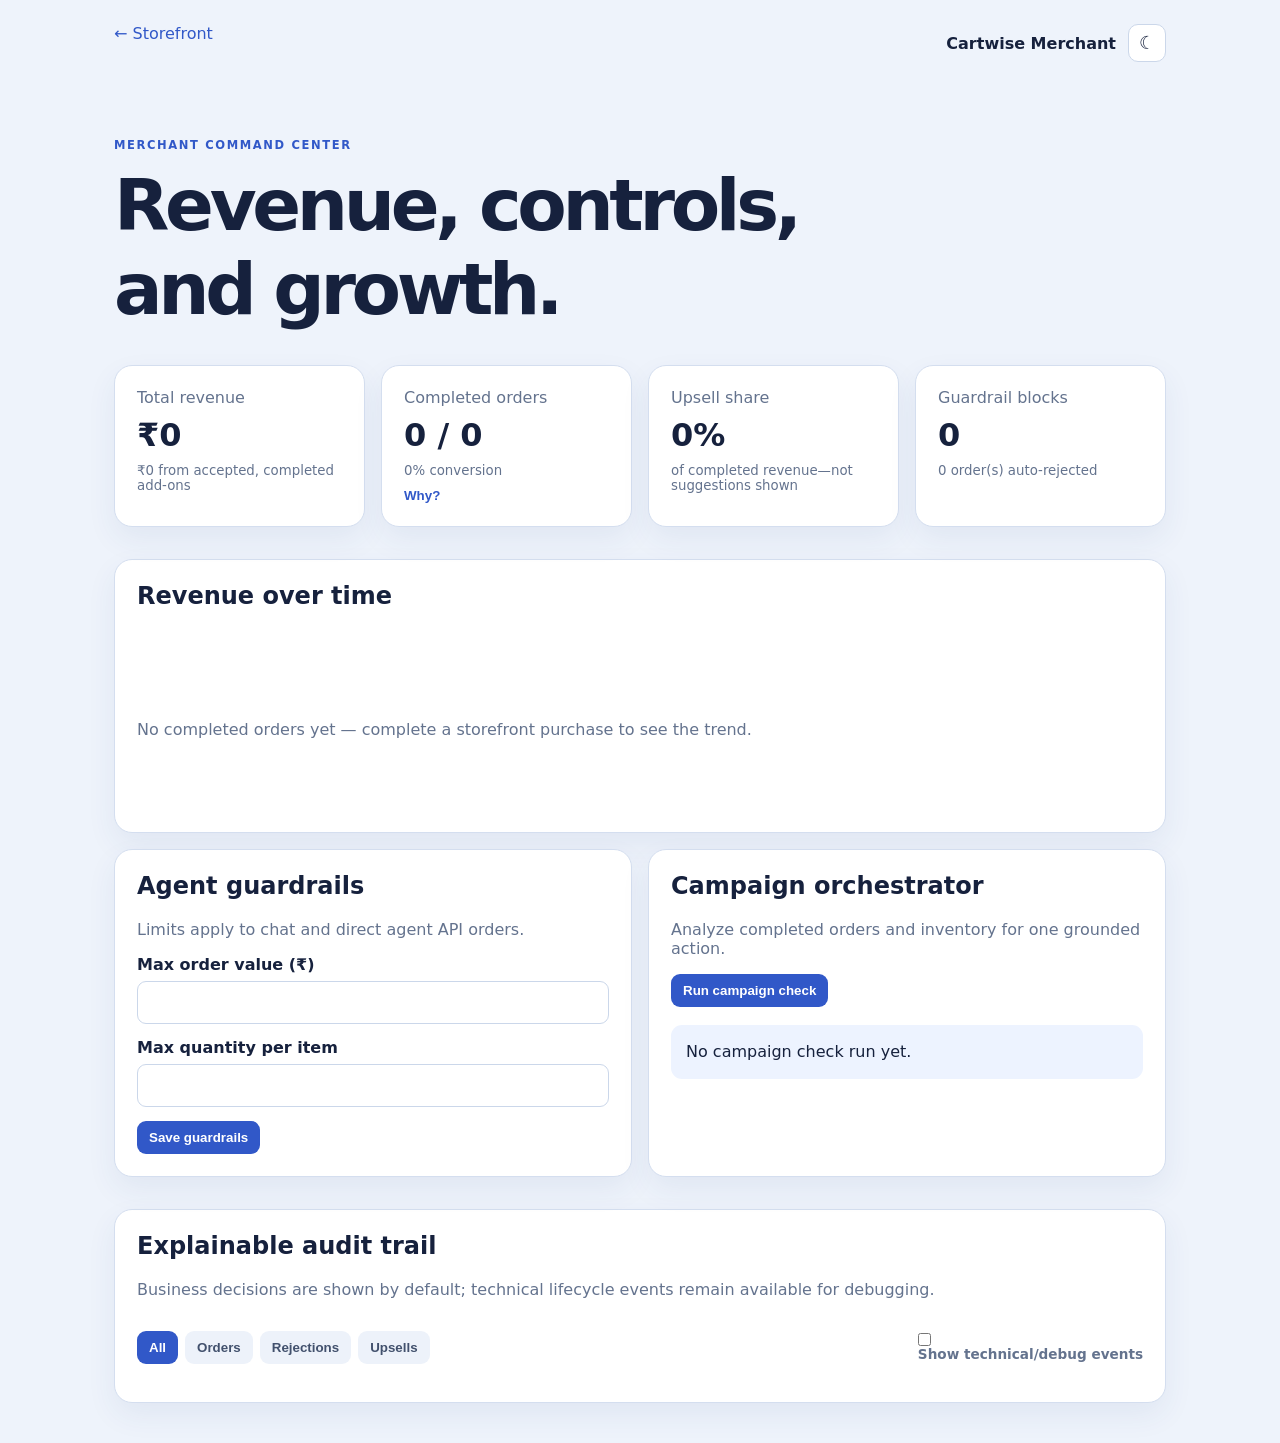
==== static/merchant.html @ 53b76bf8 "implemented-merchantSide" ====
<!doctype html>
<html lang="en"><head><meta charset="utf-8"><meta name="viewport" content="width=device-width,initial-scale=1"><title>Cartwise Merchant</title><link rel="stylesheet" href="/static/merchant.css"><link rel="stylesheet" href="/static/merchant-metrics.css"></head>
<body><main>
<nav><a href="/">← Storefront</a><div class="nav-actions"><strong>Cartwise Merchant</strong><button id="theme-toggle" class="theme-toggle" type="button" aria-label="Switch to dark mode" title="Toggle dark mode">☾</button></div></nav>
<header><p>MERCHANT COMMAND CENTER</p><h1>Revenue, controls, and growth.</h1></header>
<section class="metrics">
<article><span>Total revenue</span><b id="revenue">₹0</b><small id="upsell">₹0 from accepted, completed add-ons</small></article>
<article><span>Completed orders</span><b id="orders">0 / 0</b><small id="conversion">0% conversion</small><button id="breakdown-toggle" class="detail-toggle" type="button" aria-expanded="false" aria-controls="breakdown">Why?</button><div id="breakdown" class="completion-breakdown" hidden></div></article>
<article><span>Upsell share</span><b id="share">0%</b><small>of completed revenue—not suggestions shown</small></article>
<article><span>Guardrail blocks</span><b id="guardrail-blocks">0</b><small id="guardrail-label">0 order(s) auto-rejected</small></article>
</section>
<section class="panel"><h2>Revenue over time</h2><div id="chart" class="chart"><p>No completed orders yet — complete a storefront purchase to see the trend.</p></div></section>
<section class="grid"><article class="panel"><h2>Agent guardrails</h2><p>Limits apply to chat and direct agent API orders.</p><form id="config"><label>Max order value (₹)<input id="max-value" type="number" min="1" required></label><label>Max quantity per item<input id="max-quantity" type="number" min="1" required></label><button>Save guardrails</button><output id="saved"></output></form></article><article class="panel"><h2>Campaign orchestrator</h2><p>Analyze completed orders and inventory for one grounded action.</p><button id="campaign">Run campaign check</button><div id="suggestion" class="suggestion">No campaign check run yet.</div></article></section>
<section class="panel"><h2>Explainable audit trail</h2><p>Business decisions are shown by default; technical lifecycle events remain available for debugging.</p><div class="audit-controls"><div class="filters"><button data-filter="all" class="active">All</button><button data-filter="orders">Orders</button><button data-filter="rejections">Rejections</button><button data-filter="upsells">Upsells</button></div><label class="technical-toggle"><input id="show-technical" type="checkbox"> Show technical/debug events</label></div><div id="audit" class="audit"></div></section>
</main><script src="/static/merchant.js"></script></body></html>
---- static/merchant.css ----
:root{font-family:Inter,system-ui,sans-serif;color:#16213d;background:#eef3fb}*{box-sizing:border-box}body{margin:0}main{max-width:1100px;margin:auto;padding:24px}nav{display:flex;justify-content:space-between}a{color:#3158c8;text-decoration:none}header{padding:64px 0 34px}header p{font-size:.72rem;letter-spacing:.14em;color:#3158c8;font-weight:800}h1{font-size:clamp(2.2rem,6vw,4.5rem);letter-spacing:-.06em;margin:0;max-width:720px}h2{margin-top:0}.metrics,.grid{display:grid;grid-template-columns:repeat(3,1fr);gap:16px;margin-bottom:16px}.grid{grid-template-columns:1fr 1fr}.metrics article,.panel{background:#fff;border:1px solid #d4deef;border-radius:18px;padding:22px;box-shadow:0 12px 30px #274b8512;margin-bottom:16px}.metrics span,.metrics small{display:block;color:#64738e}.metrics b{display:block;font-size:2rem;margin:9px 0}.panel p{color:#64738e}.panel label{display:block;font-weight:650;margin:14px 0}.panel input{display:block;width:100%;margin-top:7px;padding:11px;border:1px solid #cbd7ea;border-radius:9px;font:inherit}.panel button{border:0;border-radius:9px;background:#3158c8;color:white;padding:9px 12px;font-weight:750;cursor:pointer}output{margin-left:10px;color:#218657}.suggestion{margin-top:18px;padding:15px;border-radius:11px;background:#edf3ff;line-height:1.5}.audit{display:grid;gap:10px;max-height:440px;overflow:auto}.entry{border-top:1px solid #e0e6f1;padding:13px}.entry b{display:block}.entry small{color:#73809a}.entry p{margin:6px 0;color:#56657f}.entry code{font-size:.75rem;word-break:break-all}.entry.blocked{background:#fff1f1;border:1px solid #ffcaca;border-radius:10px}.entry.blocked b:after{content:' BLOCKED';margin-left:8px;padding:3px 6px;border-radius:99px;background:#c93636;color:#fff;font-size:.6rem}.filters{display:flex;gap:7px;margin:16px 0}.filters button{background:#edf2fa;color:#42516d}.filters button.active{background:#3158c8;color:#fff}.chart{display:flex;align-items:end;gap:8px;height:180px;padding-top:20px}.bar{flex:1;min-width:24px;background:linear-gradient(#6f8ff1,#3158c8);border-radius:7px 7px 2px 2px;position:relative}.bar span{position:absolute;bottom:calc(100% + 5px);font-size:.68rem;white-space:nowrap}.chart p{align-self:center;color:#64738e}@media(max-width:700px){.metrics,.grid{grid-template-columns:1fr}header{padding-top:42px}}
[data-theme=dark]{color-scheme:dark;background:#101827;color:#edf2ff}[data-theme=dark] body{background:#101827;color:#edf2ff}[data-theme=dark] .metrics article,[data-theme=dark] .panel{background:#182338;border-color:#2e3d58;box-shadow:0 12px 30px #0005}[data-theme=dark] .metrics span,[data-theme=dark] .metrics small,[data-theme=dark] .panel p,[data-theme=dark] .entry p,[data-theme=dark] .entry small,[data-theme=dark] .chart p{color:#aebbd2}[data-theme=dark] .suggestion,[data-theme=dark] .filters button{background:#22314b;color:#edf2ff}[data-theme=dark] .entry{border-color:#2e3d58}[data-theme=dark] .entry.blocked{background:#44252b;border-color:#7d3944}[data-theme=dark] input{background:#101827;color:#edf2ff;border-color:#3a4a68}.nav-actions{display:flex;align-items:center;gap:12px}.theme-toggle{display:grid;place-items:center;width:38px;height:38px;border:1px solid #cbd7ea;border-radius:10px;background:#fff;color:#16213d;font-size:1.1rem;cursor:pointer}[data-theme=dark] .theme-toggle{background:#182338;color:#edf2ff;border-color:#3a4a68}
.audit-controls{display:flex;align-items:center;justify-content:space-between;gap:16px;flex-wrap:wrap}.technical-toggle{display:flex;align-items:center;gap:7px;color:#64738e;font-size:.85rem;cursor:pointer}.technical-toggle input{width:auto;margin:0}.category{display:inline-block;margin-left:8px;padding:2px 6px;border-radius:99px;background:#e8eef9;color:#52617b;font-size:.58rem;text-transform:uppercase;letter-spacing:.06em}.category.business{background:#dff5e8;color:#187444}.category.technical{background:#e8eef9;color:#52617b}[data-theme=dark] .technical-toggle{color:#aebbd2}[data-theme=dark] .category.business{background:#194631;color:#8ce4b4}[data-theme=dark] .category.technical{background:#293953;color:#b9c7dc}
---- static/merchant-metrics.css ----
.metrics{grid-template-columns:repeat(4,1fr)}
.metrics .detail-toggle{margin-top:10px;border:0;background:none;color:#3158c8;padding:0;font-weight:700;cursor:pointer}
.completion-breakdown{margin-top:12px;padding-top:10px;border-top:1px solid #e0e6f1}
.breakdown-row{display:flex;justify-content:space-between;gap:12px;padding:4px 0;font-size:.78rem}
.breakdown-row b{font-size:.78rem;margin:0}
[data-theme=dark] .completion-breakdown{border-color:#2e3d58}
[data-theme=dark] .metrics .detail-toggle{color:#8da8ff}
@media(max-width:900px){.metrics{grid-template-columns:repeat(2,1fr)}}
@media(max-width:700px){.metrics{grid-template-columns:1fr}}
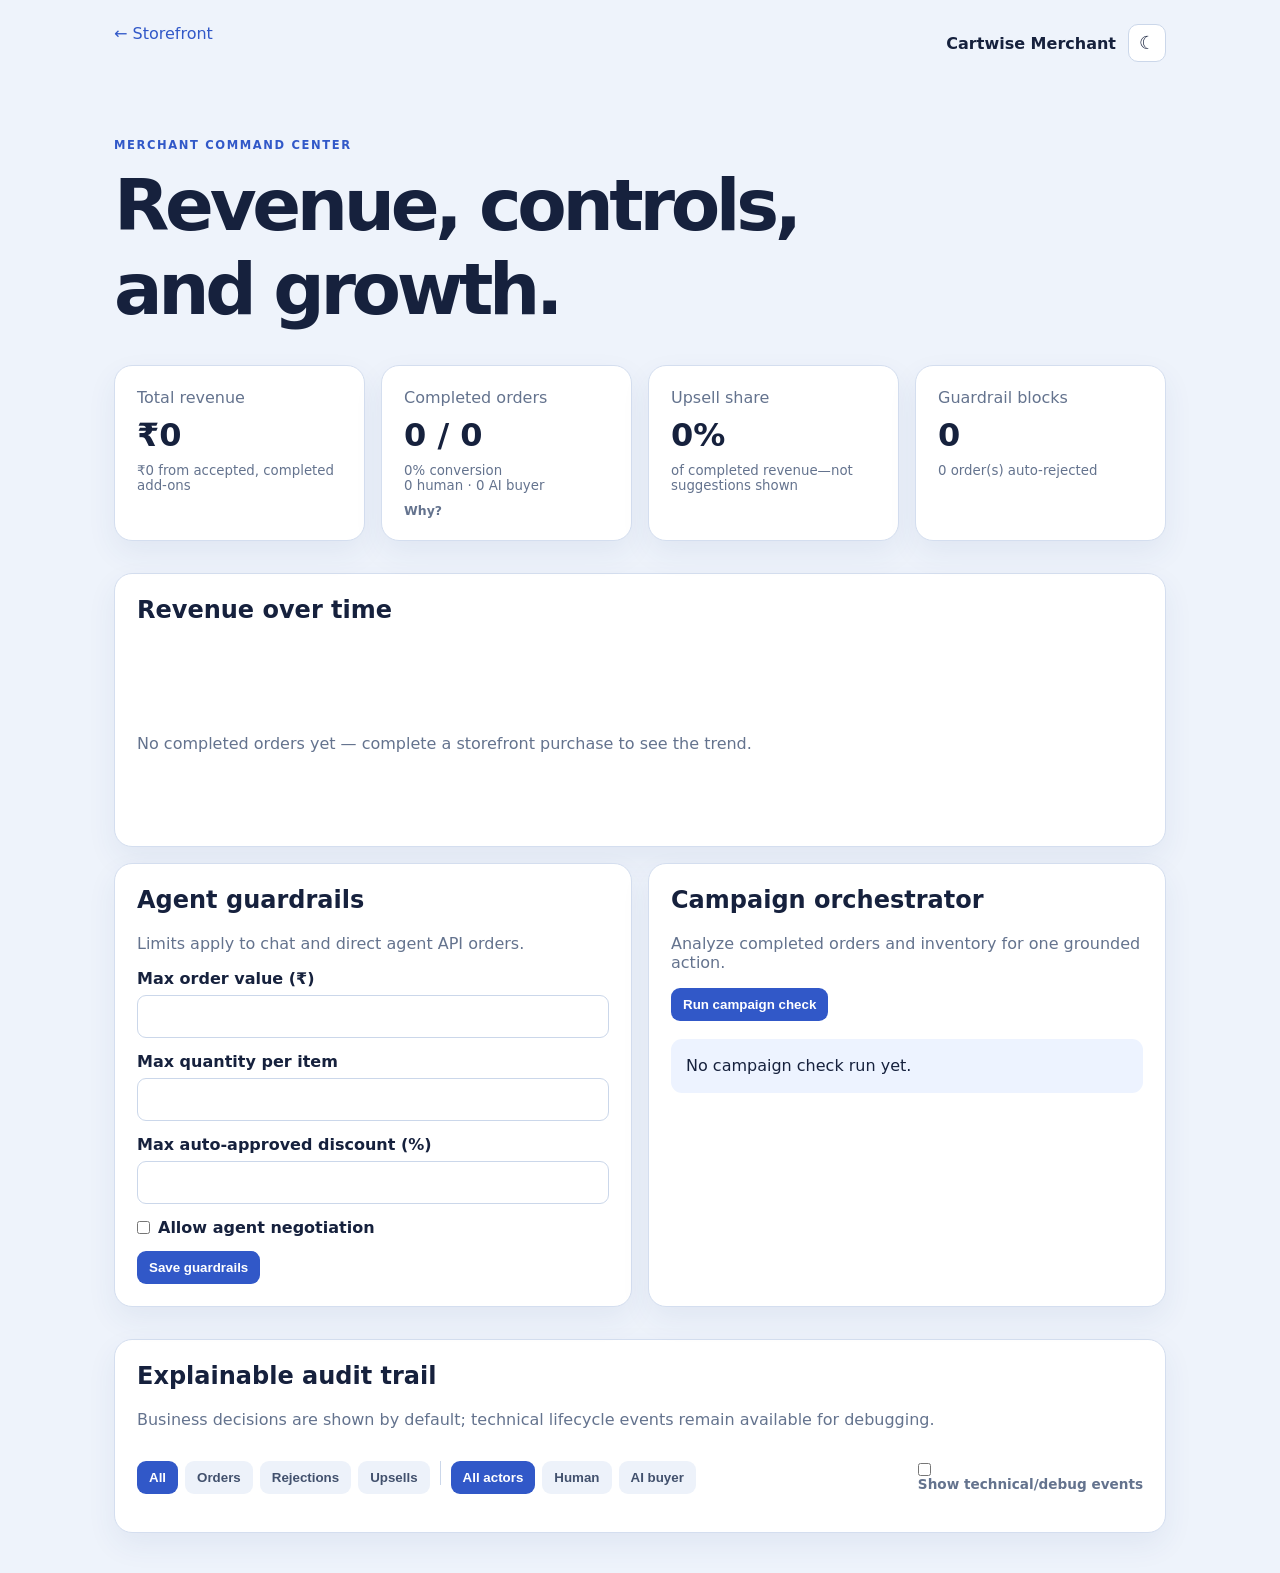
==== commit be4f59d7: "agent-guardrails" ====
--- a/static/merchant.html
+++ b/static/merchant.html
@@ -1,15 +1,15 @@
 <!doctype html>
-<html lang="en"><head><meta charset="utf-8"><meta name="viewport" content="width=device-width,initial-scale=1"><title>Cartwise Merchant</title><link rel="stylesheet" href="/static/merchant.css"><link rel="stylesheet" href="/static/merchant-metrics.css"></head>
+<html lang="en"><head><meta charset="utf-8"><meta name="viewport" content="width=device-width,initial-scale=1"><title>Cartwise Merchant</title><link rel="stylesheet" href="/static/merchant.css"><link rel="stylesheet" href="/static/merchant-metrics.css?v=3"></head>
 <body><main>
 <nav><a href="/">← Storefront</a><div class="nav-actions"><strong>Cartwise Merchant</strong><button id="theme-toggle" class="theme-toggle" type="button" aria-label="Switch to dark mode" title="Toggle dark mode">☾</button></div></nav>
 <header><p>MERCHANT COMMAND CENTER</p><h1>Revenue, controls, and growth.</h1></header>
 <section class="metrics">
 <article><span>Total revenue</span><b id="revenue">₹0</b><small id="upsell">₹0 from accepted, completed add-ons</small></article>
-<article><span>Completed orders</span><b id="orders">0 / 0</b><small id="conversion">0% conversion</small><button id="breakdown-toggle" class="detail-toggle" type="button" aria-expanded="false" aria-controls="breakdown">Why?</button><div id="breakdown" class="completion-breakdown" hidden></div></article>
+<article><span>Completed orders</span><b id="orders">0 / 0</b><small id="conversion">0% conversion</small><small id="actor-split">0 human · 0 AI buyer</small><details class="breakdown-details"><summary><span class="when-closed">Why?</span><span class="when-open">Hide details</span></summary><div id="breakdown" class="completion-breakdown"></div></details></article>
 <article><span>Upsell share</span><b id="share">0%</b><small>of completed revenue—not suggestions shown</small></article>
 <article><span>Guardrail blocks</span><b id="guardrail-blocks">0</b><small id="guardrail-label">0 order(s) auto-rejected</small></article>
 </section>
 <section class="panel"><h2>Revenue over time</h2><div id="chart" class="chart"><p>No completed orders yet — complete a storefront purchase to see the trend.</p></div></section>
-<section class="grid"><article class="panel"><h2>Agent guardrails</h2><p>Limits apply to chat and direct agent API orders.</p><form id="config"><label>Max order value (₹)<input id="max-value" type="number" min="1" required></label><label>Max quantity per item<input id="max-quantity" type="number" min="1" required></label><button>Save guardrails</button><output id="saved"></output></form></article><article class="panel"><h2>Campaign orchestrator</h2><p>Analyze completed orders and inventory for one grounded action.</p><button id="campaign">Run campaign check</button><div id="suggestion" class="suggestion">No campaign check run yet.</div></article></section>
-<section class="panel"><h2>Explainable audit trail</h2><p>Business decisions are shown by default; technical lifecycle events remain available for debugging.</p><div class="audit-controls"><div class="filters"><button data-filter="all" class="active">All</button><button data-filter="orders">Orders</button><button data-filter="rejections">Rejections</button><button data-filter="upsells">Upsells</button></div><label class="technical-toggle"><input id="show-technical" type="checkbox"> Show technical/debug events</label></div><div id="audit" class="audit"></div></section>
-</main><script src="/static/merchant.js"></script></body></html>
+<section class="grid"><article class="panel"><h2>Agent guardrails</h2><p>Limits apply to chat and direct agent API orders.</p><form id="config"><label>Max order value (₹)<input id="max-value" type="number" min="1" required></label><label>Max quantity per item<input id="max-quantity" type="number" min="1" required></label><label>Max auto-approved discount (%)<input id="max-discount" type="number" min="0" max="50" step="0.1" required></label><label class="check-label"><input id="allow-negotiation" type="checkbox"> Allow agent negotiation</label><button>Save guardrails</button><output id="saved"></output></form></article><article class="panel"><h2>Campaign orchestrator</h2><p>Analyze completed orders and inventory for one grounded action.</p><button id="campaign">Run campaign check</button><div id="suggestion" class="suggestion">No campaign check run yet.</div></article></section>
+<section class="panel"><h2>Explainable audit trail</h2><p>Business decisions are shown by default; technical lifecycle events remain available for debugging.</p><div class="audit-controls"><div class="filters"><button data-filter="all" class="active">All</button><button data-filter="orders">Orders</button><button data-filter="rejections">Rejections</button><button data-filter="upsells">Upsells</button><span class="tab-divider"></span><button data-actor="all" class="active">All actors</button><button data-actor="human_chat">Human</button><button data-actor="autonomous_agent">AI buyer</button></div><label class="technical-toggle"><input id="show-technical" type="checkbox"> Show technical/debug events</label></div><div id="audit" class="audit"></div></section>
+</main><script src="/static/merchant.js?v=7"></script></body></html>
--- a/static/merchant-metrics.css
+++ b/static/merchant-metrics.css
@@ -1,5 +1,6 @@
 .metrics{grid-template-columns:repeat(4,1fr)}
 .metrics .detail-toggle{margin-top:10px;border:0;background:none;color:#3158c8;padding:0;font-weight:700;cursor:pointer}
+.breakdown-details{margin-top:10px}.breakdown-details summary{width:max-content;color:#3158c8;font-size:.78rem;font-weight:700;cursor:pointer;list-style:none}.breakdown-details summary::-webkit-details-marker{display:none}.breakdown-details .when-open{display:none}.breakdown-details[open] .when-open{display:inline}.breakdown-details[open] .when-closed{display:none}[data-theme=dark] .breakdown-details summary{color:#8da8ff}
 .completion-breakdown{margin-top:12px;padding-top:10px;border-top:1px solid #e0e6f1}
 .breakdown-row{display:flex;justify-content:space-between;gap:12px;padding:4px 0;font-size:.78rem}
 .breakdown-row b{font-size:.78rem;margin:0}
@@ -7,3 +8,7 @@
 [data-theme=dark] .metrics .detail-toggle{color:#8da8ff}
 @media(max-width:900px){.metrics{grid-template-columns:repeat(2,1fr)}}
 @media(max-width:700px){.metrics{grid-template-columns:1fr}}
+.actor{display:inline-block;margin-left:6px;padding:2px 6px;border-radius:99px;font-size:.58rem;letter-spacing:.06em}.actor-human_chat{background:#e1efff;color:#23569c}.actor-autonomous_agent{background:#ede5ff;color:#6339a8}.actor-system{background:#eef0f4;color:#687287}.tab-divider{width:1px;height:24px;margin:0 3px;background:#cbd7ea}[data-theme=dark] .actor-human_chat{background:#203e62;color:#a8d1ff}[data-theme=dark] .actor-autonomous_agent{background:#3b285b;color:#d6b9ff}[data-theme=dark] .actor-system{background:#303949;color:#c1c9d8}[data-theme=dark] .tab-divider{background:#3a4a68}
+.campaign-freshness{display:block;margin-top:10px;color:#64738e;font-size:.7rem}[data-theme=dark] .campaign-freshness{color:#aebbd2}
+[data-theme=dark] nav>a{color:#fff}
+.check-label{display:flex!important;align-items:center;gap:8px}.check-label input{display:inline!important;width:auto!important;margin:0!important}.known-agents{display:grid;gap:8px}.known-agent{display:grid;grid-template-columns:minmax(180px,1fr) auto auto auto;align-items:center;gap:14px;padding:12px;border:1px solid #e0e6f1;border-radius:10px}.known-agent b,.known-agent code{display:block}.known-agent code{margin-top:3px;color:#64738e;font-size:.72rem}.known-agent>span{font-size:.78rem}.trust{padding:3px 7px;border-radius:99px;text-transform:uppercase;font-size:.62rem!important;font-weight:800}.trust-new{background:#fff1ca;color:#795b00}.trust-known{background:#e1efff;color:#23569c}.trust-trusted{background:#dff5e8;color:#187444}[data-theme=dark] .known-agent{border-color:#2e3d58}[data-theme=dark] .known-agent code{color:#aebbd2}@media(max-width:700px){.known-agent{grid-template-columns:1fr auto}.known-agent>span:not(.trust){grid-column:1/-1}}
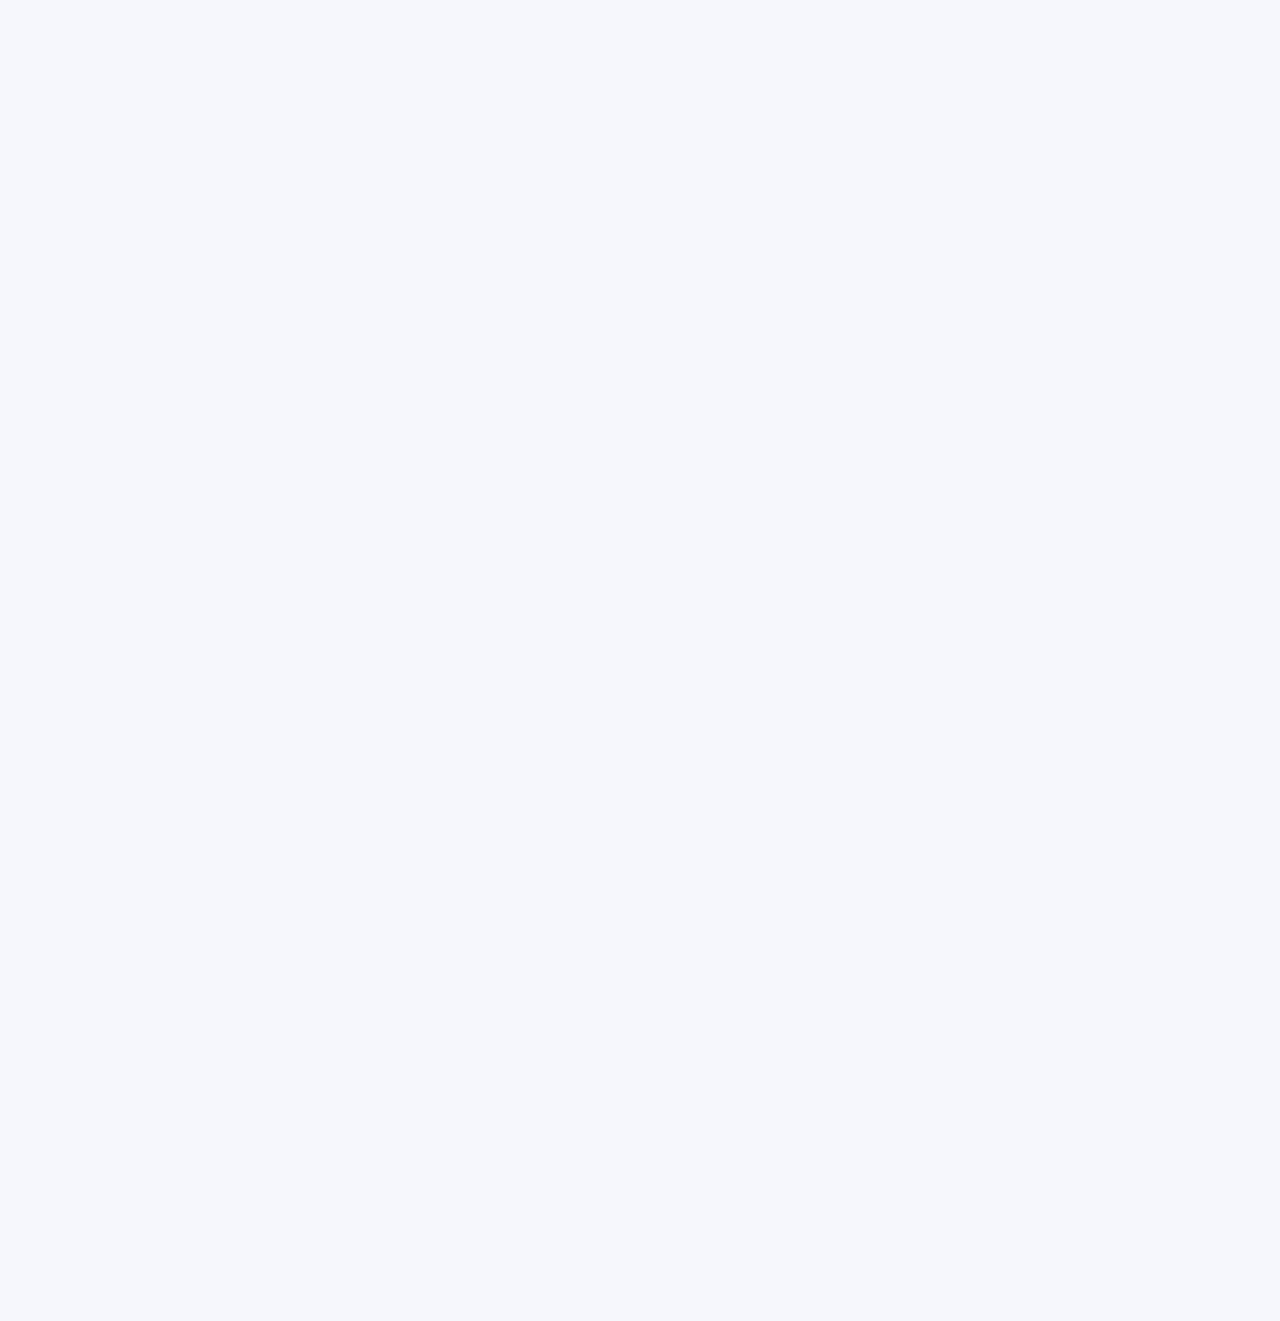
==== commit f148b733: "merchant-guardrails-and-audit" ====
--- a/static/merchant.html
+++ b/static/merchant.html
@@ -1,15 +1,8 @@
-<!doctype html>
-<html lang="en"><head><meta charset="utf-8"><meta name="viewport" content="width=device-width,initial-scale=1"><title>Cartwise Merchant</title><link rel="stylesheet" href="/static/merchant.css"><link rel="stylesheet" href="/static/merchant-metrics.css?v=3"></head>
-<body><main>
-<nav><a href="/">← Storefront</a><div class="nav-actions"><strong>Cartwise Merchant</strong><button id="theme-toggle" class="theme-toggle" type="button" aria-label="Switch to dark mode" title="Toggle dark mode">☾</button></div></nav>
-<header><p>MERCHANT COMMAND CENTER</p><h1>Revenue, controls, and growth.</h1></header>
-<section class="metrics">
-<article><span>Total revenue</span><b id="revenue">₹0</b><small id="upsell">₹0 from accepted, completed add-ons</small></article>
-<article><span>Completed orders</span><b id="orders">0 / 0</b><small id="conversion">0% conversion</small><small id="actor-split">0 human · 0 AI buyer</small><details class="breakdown-details"><summary><span class="when-closed">Why?</span><span class="when-open">Hide details</span></summary><div id="breakdown" class="completion-breakdown"></div></details></article>
-<article><span>Upsell share</span><b id="share">0%</b><small>of completed revenue—not suggestions shown</small></article>
-<article><span>Guardrail blocks</span><b id="guardrail-blocks">0</b><small id="guardrail-label">0 order(s) auto-rejected</small></article>
-</section>
-<section class="panel"><h2>Revenue over time</h2><div id="chart" class="chart"><p>No completed orders yet — complete a storefront purchase to see the trend.</p></div></section>
-<section class="grid"><article class="panel"><h2>Agent guardrails</h2><p>Limits apply to chat and direct agent API orders.</p><form id="config"><label>Max order value (₹)<input id="max-value" type="number" min="1" required></label><label>Max quantity per item<input id="max-quantity" type="number" min="1" required></label><label>Max auto-approved discount (%)<input id="max-discount" type="number" min="0" max="50" step="0.1" required></label><label class="check-label"><input id="allow-negotiation" type="checkbox"> Allow agent negotiation</label><button>Save guardrails</button><output id="saved"></output></form></article><article class="panel"><h2>Campaign orchestrator</h2><p>Analyze completed orders and inventory for one grounded action.</p><button id="campaign">Run campaign check</button><div id="suggestion" class="suggestion">No campaign check run yet.</div></article></section>
-<section class="panel"><h2>Explainable audit trail</h2><p>Business decisions are shown by default; technical lifecycle events remain available for debugging.</p><div class="audit-controls"><div class="filters"><button data-filter="all" class="active">All</button><button data-filter="orders">Orders</button><button data-filter="rejections">Rejections</button><button data-filter="upsells">Upsells</button><span class="tab-divider"></span><button data-actor="all" class="active">All actors</button><button data-actor="human_chat">Human</button><button data-actor="autonomous_agent">AI buyer</button></div><label class="technical-toggle"><input id="show-technical" type="checkbox"> Show technical/debug events</label></div><div id="audit" class="audit"></div></section>
-</main><script src="/static/merchant.js?v=7"></script></body></html>
+<!doctype html><html lang="en"><head><meta charset="utf-8"><meta name="viewport" content="width=device-width,initial-scale=1"><title>Cartwise Merchant</title><link rel="stylesheet" href="/static/shared.css?v=1"><link rel="stylesheet" href="/static/merchant.css?v=9"><link rel="stylesheet" href="/static/merchant-metrics.css?v=4"></head>
+<body class="auth-pending"><div class="dashboard-shell">
+<aside class="dashboard-sidebar" id="dashboard-sidebar"><a class="sidebar-logo" href="/merchant"><span class="logo-mark">C</span><span>Cartwise</span></a><nav class="sidebar-nav" aria-label="Merchant navigation"><a href="/merchant" class="nav-item active"><i>▦</i><span>Dashboard</span></a><a href="/" class="nav-item"><i>⌂</i><span>Storefront</span></a><a href="#audit-trail" class="nav-item"><i>≡</i><span>Audit Trail</span></a><a href="#settings" class="nav-item"><i>⚙</i><span>Guardrails &amp; Settings</span></a></nav><div class="sidebar-footer"><span class="sidebar-account" data-user-email>Signed in</span><button class="nav-item logout" data-logout type="button"><i>↪</i><span>Log out</span></button></div></aside>
+<div class="dashboard-content"><header class="topbar"><div class="topbar-heading"><button id="sidebar-toggle" class="sidebar-toggle" type="button" aria-label="Open navigation" aria-expanded="false">☰</button><div><p>MERCHANT COMMAND CENTER</p><h1>Dashboard</h1></div></div><div class="topbar-actions"><button id="refresh-data" class="secondary-button" type="button">↻ <span>Refresh data</span></button><div class="account-chip"><span class="avatar">C</span><span data-user-email>Signed in</span></div><button id="theme-toggle" class="icon-button" type="button" aria-label="Switch to dark mode">☾</button></div></header>
+<main><section class="hero-card"><div class="hero-copy"><span>Total revenue</span><b id="revenue">₹0</b><small id="upsell">₹0 from accepted, completed add-ons</small></div><div class="period-pill">All time</div><div id="chart" class="chart"><p>No completed orders yet — complete a storefront purchase to see the trend.</p></div></section>
+<section class="metrics"><article><div class="stat-icon blue">✓</div><div><span>Completed orders</span><b id="orders">0 / 0</b><small id="conversion">0% conversion</small><small id="actor-split">0 human · 0 AI buyer</small><details class="breakdown-details"><summary><span class="when-closed">Why?</span><span class="when-open">Hide details</span></summary><div id="breakdown" class="completion-breakdown"></div></details></div></article><article><div class="stat-icon amber">↗</div><div><span>Upsell share</span><b id="share">0%</b><small>of completed revenue—not suggestions shown</small></div></article><article><div class="stat-icon red">!</div><div><span>Guardrail blocks</span><b id="guardrail-blocks">0</b><small id="guardrail-label">0 attempt(s) blocked</small></div></article></section>
+<section class="grid"><article class="panel" id="settings"><div class="panel-heading"><div><span class="eyebrow">CONTROLS</span><h2>Agent guardrails</h2></div><span class="panel-icon">⚙</span></div><p>Limits apply to chat and direct agent API orders.</p><form id="config"><label>Max order value (₹)<input id="max-value" type="number" min="1" required></label><label>Max quantity per item<input id="max-quantity" type="number" min="1" required></label><label>Max auto-approved discount (%)<input id="max-discount" type="number" min="0" max="50" step="0.1" required></label><label class="check-label"><input id="allow-negotiation" type="checkbox"> Allow agent negotiation</label><button>Save guardrails</button><output id="saved"></output></form></article><article class="panel"><div class="panel-heading"><div><span class="eyebrow">GROWTH</span><h2>Campaign orchestrator</h2></div><span class="panel-icon">✦</span></div><p>Analyze completed orders and inventory for one grounded action.</p><button id="campaign">Run campaign check</button><div id="suggestion" class="suggestion">No campaign check run yet.</div></article></section>
+<section class="panel audit-panel" id="audit-trail"><div class="panel-heading"><div><span class="eyebrow">TRANSPARENCY</span><h2>Explainable audit trail</h2></div><span class="panel-icon">≡</span></div><p>Business decisions are shown by default; technical lifecycle events remain available for debugging.</p><div class="audit-controls"><div class="filters"><button data-filter="all" class="active">All</button><button data-filter="orders">Orders</button><button data-filter="rejections">Rejections</button><button data-filter="upsells">Upsells</button><span class="tab-divider"></span><button data-actor="all" class="active">All actors</button><button data-actor="human_chat">Human</button><button data-actor="autonomous_agent">AI buyer</button></div><label class="technical-toggle"><input id="show-technical" type="checkbox"> Show technical/debug events</label></div><div id="audit" class="audit"></div></section></main></div></div><div id="sidebar-backdrop" class="sidebar-backdrop"></div><script type="module" src="/static/auth-guard.js?v=1"></script><script src="/static/merchant.js?v=8"></script></body></html>
--- a/static/shared.css
+++ b/static/shared.css
@@ -0,0 +1,7 @@
+:root{color-scheme:light;--bg-primary:#f5f7fb;--bg-card:#fff;--bg-sidebar:#252b42;--bg-card-soft:#f0f3f8;--accent-primary:#3158c8;--accent-primary-hover:#2447ad;--accent-warm:#f5aa52;--text-primary:#202940;--text-muted:#7b8599;--border-color:#e2e7ef;--border-radius-card:12px;--sidebar-width:240px;--card-shadow:0 2px 10px rgba(38,50,78,.06);font-family:Inter,ui-sans-serif,system-ui,-apple-system,BlinkMacSystemFont,"Segoe UI",sans-serif}
+[data-theme=dark]{color-scheme:dark;--bg-primary:#101827;--bg-card:#182338;--bg-card-soft:#22314b;--text-primary:#edf2ff;--text-muted:#aebbd2;--border-color:#2e3d58;--accent-primary:#7792ff;--accent-primary-hover:#91a7ff;--card-shadow:0 12px 30px rgba(0,0,0,.2)}
+.app-sidebar{position:fixed;inset:0 auto 0 0;z-index:30;display:flex;width:var(--sidebar-width);flex-direction:column;padding:28px 18px 22px;background:var(--bg-sidebar);color:#fff}.app-sidebar .sidebar-logo{display:flex;align-items:center;gap:12px;padding:0 10px 28px;color:#fff;text-decoration:none;font-size:1.18rem;font-weight:800}.app-sidebar .logo-mark{display:grid;width:36px;height:36px;place-items:center;border-radius:10px;background:var(--accent-warm);color:var(--bg-sidebar)}.app-sidebar nav{display:grid;gap:7px}.app-sidebar .sidebar-link{display:flex;align-items:center;gap:13px;border:0;border-radius:9px;padding:12px 13px;background:transparent;color:#cbd1e2;text-decoration:none;font-size:.88rem}.app-sidebar .sidebar-link:hover,.app-sidebar .sidebar-link.active{background:#343b58;color:#fff}.app-sidebar .sidebar-link i{display:grid;width:20px;place-items:center;color:#f3b464;font-style:normal}.app-sidebar .sidebar-footer{display:grid;gap:13px;margin-top:auto;padding-top:20px;border-top:1px solid #373e58}.app-sidebar .sidebar-account{overflow:hidden;padding:0 13px;color:#959db7;font-size:.73rem;text-overflow:ellipsis;white-space:nowrap}.app-sidebar .logout{width:100%;color:#ff9f9f;text-align:left}.app-main{min-height:100vh;margin-left:var(--sidebar-width);background:var(--bg-primary)}.mobile-sidebar-toggle{display:none}.app-sidebar-backdrop{display:none}
+@media(max-width:760px){.app-sidebar{width:260px;transform:translateX(-100%);transition:transform .22s ease}.sidebar-open .app-sidebar{transform:none}.app-main{margin-left:0}.mobile-sidebar-toggle{display:grid;place-items:center;width:40px;height:40px;border:1px solid var(--border-color);border-radius:9px;background:var(--bg-card);color:var(--text-primary)}.sidebar-open .app-sidebar-backdrop{display:block;position:fixed;inset:0;z-index:25;background:#11182777}}
+:root{--sidebar-width:270px}.app-sidebar .sidebar-account{overflow:visible;color:#aeb6cc;font-size:.7rem;line-height:1.45;overflow-wrap:anywhere;text-overflow:clip;white-space:normal}
+.account-chip [data-user-email],.topbar>.header-actions [data-user-email]{font-weight:700}
+.account-chip .avatar{display:none}
--- a/static/merchant.css
+++ b/static/merchant.css
@@ -1,3 +1,9 @@
-:root{font-family:Inter,system-ui,sans-serif;color:#16213d;background:#eef3fb}*{box-sizing:border-box}body{margin:0}main{max-width:1100px;margin:auto;padding:24px}nav{display:flex;justify-content:space-between}a{color:#3158c8;text-decoration:none}header{padding:64px 0 34px}header p{font-size:.72rem;letter-spacing:.14em;color:#3158c8;font-weight:800}h1{font-size:clamp(2.2rem,6vw,4.5rem);letter-spacing:-.06em;margin:0;max-width:720px}h2{margin-top:0}.metrics,.grid{display:grid;grid-template-columns:repeat(3,1fr);gap:16px;margin-bottom:16px}.grid{grid-template-columns:1fr 1fr}.metrics article,.panel{background:#fff;border:1px solid #d4deef;border-radius:18px;padding:22px;box-shadow:0 12px 30px #274b8512;margin-bottom:16px}.metrics span,.metrics small{display:block;color:#64738e}.metrics b{display:block;font-size:2rem;margin:9px 0}.panel p{color:#64738e}.panel label{display:block;font-weight:650;margin:14px 0}.panel input{display:block;width:100%;margin-top:7px;padding:11px;border:1px solid #cbd7ea;border-radius:9px;font:inherit}.panel button{border:0;border-radius:9px;background:#3158c8;color:white;padding:9px 12px;font-weight:750;cursor:pointer}output{margin-left:10px;color:#218657}.suggestion{margin-top:18px;padding:15px;border-radius:11px;background:#edf3ff;line-height:1.5}.audit{display:grid;gap:10px;max-height:440px;overflow:auto}.entry{border-top:1px solid #e0e6f1;padding:13px}.entry b{display:block}.entry small{color:#73809a}.entry p{margin:6px 0;color:#56657f}.entry code{font-size:.75rem;word-break:break-all}.entry.blocked{background:#fff1f1;border:1px solid #ffcaca;border-radius:10px}.entry.blocked b:after{content:' BLOCKED';margin-left:8px;padding:3px 6px;border-radius:99px;background:#c93636;color:#fff;font-size:.6rem}.filters{display:flex;gap:7px;margin:16px 0}.filters button{background:#edf2fa;color:#42516d}.filters button.active{background:#3158c8;color:#fff}.chart{display:flex;align-items:end;gap:8px;height:180px;padding-top:20px}.bar{flex:1;min-width:24px;background:linear-gradient(#6f8ff1,#3158c8);border-radius:7px 7px 2px 2px;position:relative}.bar span{position:absolute;bottom:calc(100% + 5px);font-size:.68rem;white-space:nowrap}.chart p{align-self:center;color:#64738e}@media(max-width:700px){.metrics,.grid{grid-template-columns:1fr}header{padding-top:42px}}
-[data-theme=dark]{color-scheme:dark;background:#101827;color:#edf2ff}[data-theme=dark] body{background:#101827;color:#edf2ff}[data-theme=dark] .metrics article,[data-theme=dark] .panel{background:#182338;border-color:#2e3d58;box-shadow:0 12px 30px #0005}[data-theme=dark] .metrics span,[data-theme=dark] .metrics small,[data-theme=dark] .panel p,[data-theme=dark] .entry p,[data-theme=dark] .entry small,[data-theme=dark] .chart p{color:#aebbd2}[data-theme=dark] .suggestion,[data-theme=dark] .filters button{background:#22314b;color:#edf2ff}[data-theme=dark] .entry{border-color:#2e3d58}[data-theme=dark] .entry.blocked{background:#44252b;border-color:#7d3944}[data-theme=dark] input{background:#101827;color:#edf2ff;border-color:#3a4a68}.nav-actions{display:flex;align-items:center;gap:12px}.theme-toggle{display:grid;place-items:center;width:38px;height:38px;border:1px solid #cbd7ea;border-radius:10px;background:#fff;color:#16213d;font-size:1.1rem;cursor:pointer}[data-theme=dark] .theme-toggle{background:#182338;color:#edf2ff;border-color:#3a4a68}
-.audit-controls{display:flex;align-items:center;justify-content:space-between;gap:16px;flex-wrap:wrap}.technical-toggle{display:flex;align-items:center;gap:7px;color:#64738e;font-size:.85rem;cursor:pointer}.technical-toggle input{width:auto;margin:0}.category{display:inline-block;margin-left:8px;padding:2px 6px;border-radius:99px;background:#e8eef9;color:#52617b;font-size:.58rem;text-transform:uppercase;letter-spacing:.06em}.category.business{background:#dff5e8;color:#187444}.category.technical{background:#e8eef9;color:#52617b}[data-theme=dark] .technical-toggle{color:#aebbd2}[data-theme=dark] .category.business{background:#194631;color:#8ce4b4}[data-theme=dark] .category.technical{background:#293953;color:#b9c7dc}
+:root{font-family:Inter,system-ui,sans-serif;color:#202940;background:#f5f7fb;scroll-behavior:smooth}*{box-sizing:border-box}body{margin:0;background:#f5f7fb}button,input{font:inherit}button{cursor:pointer}.dashboard-sidebar{position:fixed;inset:0 auto 0 0;z-index:20;display:flex;width:240px;flex-direction:column;padding:28px 18px 22px;background:#252b42;color:#fff}.sidebar-logo{display:flex;align-items:center;gap:12px;padding:0 10px 28px;color:#fff;text-decoration:none;font-size:1.18rem;font-weight:800}.logo-mark{display:grid;width:36px;height:36px;place-items:center;border-radius:10px;background:#f5aa52;color:#252b42}.sidebar-nav{display:grid;gap:7px}.nav-item{display:flex;width:100%;align-items:center;gap:13px;border:0;border-radius:9px;padding:12px 13px;background:transparent;color:#cbd1e2;text-decoration:none;font-size:.88rem;text-align:left}.nav-item:hover,.nav-item.active{background:#343b58;color:#fff}.nav-item i{display:grid;width:20px;place-items:center;color:#f3b464;font-style:normal;font-weight:800}.sidebar-footer{display:grid;gap:13px;margin-top:auto;padding-top:20px;border-top:1px solid #373e58}.sidebar-account{overflow:hidden;padding:0 13px;color:#959db7;font-size:.73rem;text-overflow:ellipsis;white-space:nowrap}.logout{color:#ff9f9f}.dashboard-content{min-height:100vh;margin-left:240px}.topbar{display:flex;min-height:86px;align-items:center;justify-content:space-between;gap:20px;padding:18px 32px;border-bottom:1px solid #e6eaf1;background:#fff}.topbar-heading,.topbar-actions{display:flex;align-items:center;gap:10px}.topbar p,.eyebrow{margin:0 0 3px;color:#8892a6;font-size:.63rem;font-weight:800;letter-spacing:.13em}.topbar h1{margin:0;font-size:1.45rem}.secondary-button,.icon-button{border:1px solid #dfe4ed;border-radius:9px;background:#fff;color:#4b566c;font-weight:700}.secondary-button{padding:10px 13px}.icon-button{width:40px;height:40px}.account-chip{display:flex;max-width:220px;align-items:center;gap:9px;color:#667087;font-size:.76rem}.account-chip>span:last-child{overflow:hidden;text-overflow:ellipsis;white-space:nowrap}.avatar{display:grid;width:34px;height:34px;flex:none;place-items:center;border-radius:50%;background:#252b42;color:#fff;font-weight:800}.sidebar-toggle{display:none;border:0;background:transparent;font-size:1.3rem}main{max-width:1440px;margin:auto;padding:28px 32px 48px}.hero-card{position:relative;display:grid;grid-template-rows:auto 230px;min-height:370px;margin-bottom:18px;padding:25px 28px 18px;border:1px solid #f2d2a8;border-radius:14px;background:#fce7ca}.hero-copy{display:grid;align-content:start}.hero-copy span{color:#6a6270;font-size:.86rem;font-weight:650}.hero-copy b{margin:5px 0 2px;color:#252b42;font-size:2.15rem}.hero-copy small,.chart p{color:#8a7561}.period-pill{position:absolute;top:25px;right:28px;border-radius:7px;padding:7px 10px;background:#252b42;color:#fff;font-size:.7rem;font-weight:750}.chart{display:flex;height:230px;align-items:end;gap:10px;padding:38px 4px 0;border-bottom:1px solid #e6bb82}.bar{position:relative;flex:1;min-width:20px;border-radius:6px 6px 1px 1px;background:linear-gradient(#f4b868,#e99a3c)}.bar span{position:absolute;bottom:calc(100% + 6px);left:50%;transform:translateX(-50%);color:#7a6755;font-size:.65rem;white-space:nowrap}.chart p{align-self:center;margin:auto}.metrics{display:grid;grid-template-columns:repeat(3,1fr);gap:16px;margin-bottom:18px}.metrics article{display:flex;align-items:flex-start;gap:16px;min-width:0;padding:20px;border:1px solid #e8ebf1;border-radius:12px;background:#fff}.metrics article>div:last-child{min-width:0}.stat-icon{display:grid;width:48px;height:48px;flex:none;place-items:center;border-radius:10px;font-size:1.2rem;font-weight:900}.blue{background:#e2ebff;color:#3666c9}.amber{background:#fff0dc;color:#d38328}.red{background:#ffe5e5;color:#c74c4c}.metrics span,.metrics small{display:block;color:#7b8599}.metrics span{font-size:.8rem;font-weight:650}.metrics small{margin-top:3px;font-size:.68rem}.metrics b{display:block;margin:3px 0;color:#252b42;font-size:1.55rem}.grid{display:grid;grid-template-columns:1fr 1fr;gap:18px;margin-bottom:18px}.panel{padding:23px;border:1px solid #e8ebf1;border-radius:12px;background:#fff}.panel-heading{display:flex;align-items:flex-start;justify-content:space-between}.panel-icon{display:grid;width:38px;height:38px;place-items:center;border-radius:9px;background:#f4f0ff;color:#7656bd}.panel h2{margin:0;color:#252b42;font-size:1.08rem}.panel p{margin:8px 0 18px;color:#7b8599;font-size:.83rem;line-height:1.55}.panel label{display:block;margin:13px 0;color:#4c566a;font-size:.78rem;font-weight:700}.panel input{display:block;width:100%;margin-top:6px;padding:10px 11px;border:1px solid #dce2ec;border-radius:8px;background:#fafbfc}.panel button{border:0;border-radius:8px;padding:9px 12px;background:#3158c8;color:#fff;font-weight:750}.panel button:disabled{opacity:.55}.check-label{display:flex!important;align-items:center;gap:8px}.check-label input{display:inline!important;width:auto!important;margin:0!important}output{margin-left:10px;color:#218657}.suggestion{margin-top:18px;padding:16px;border:1px solid #e4e8f0;border-radius:10px;background:#f8f9fc;color:#536078;font-size:.85rem;line-height:1.55}.audit-panel{scroll-margin-top:18px}.audit-controls{display:flex;align-items:center;justify-content:space-between;gap:16px;flex-wrap:wrap}.filters{display:flex;align-items:center;gap:6px;flex-wrap:wrap;margin-bottom:16px}.filters button{padding:7px 10px;background:#f0f3f8;color:#5d687d;font-size:.73rem}.filters button.active{background:#3158c8;color:#fff}.tab-divider{width:1px;height:24px;background:#dce2ec}.technical-toggle{display:flex!important;align-items:center;gap:7px;margin:0 0 16px!important;color:#707b90!important;font-size:.76rem!important}.technical-toggle input{width:auto;margin:0}.audit{display:grid;max-height:440px;gap:9px;overflow:auto}.entry{padding:14px;border:1px solid #e8ebf1;border-radius:9px}.entry b{display:block}.entry small{color:#8b94a6}.entry p{margin:7px 0;color:#617087}.entry code{font-size:.72rem;word-break:break-all}.entry.blocked{border-color:#ffcaca;background:#fff5f5}.entry.blocked b:after{content:' BLOCKED';margin-left:8px;padding:3px 6px;border-radius:99px;background:#c93636;color:#fff;font-size:.56rem}.category,.actor{display:inline-block;margin-left:7px;padding:2px 6px;border-radius:99px;font-size:.55rem;text-transform:uppercase}.category.business{background:#dff5e8;color:#187444}.category.technical{background:#e8eef9;color:#52617b}.actor-human_chat{background:#e1efff;color:#23569c}.actor-autonomous_agent{background:#ede5ff;color:#6339a8}.actor-system{background:#eef0f4;color:#687287}.sidebar-backdrop{display:none}.auth-pending .dashboard-shell{visibility:hidden}
+[data-theme=dark]{color-scheme:dark;background:#101827;color:#edf2ff}[data-theme=dark] body,[data-theme=dark] main{background:#101827}[data-theme=dark] .topbar,[data-theme=dark] .panel,[data-theme=dark] .metrics article{border-color:#2e3d58;background:#182338}[data-theme=dark] .topbar h1,[data-theme=dark] .panel h2,[data-theme=dark] .metrics b{color:#edf2ff}[data-theme=dark] .secondary-button,[data-theme=dark] .icon-button{border-color:#3a4a68;background:#182338;color:#edf2ff}[data-theme=dark] .panel input{border-color:#3a4a68;background:#101827;color:#edf2ff}[data-theme=dark] .suggestion,[data-theme=dark] .filters button{border-color:#2e3d58;background:#22314b;color:#edf2ff}[data-theme=dark] .filters button.active{background:#516fd1}[data-theme=dark] .entry{border-color:#2e3d58}[data-theme=dark] .entry.blocked{background:#44252b}
+@media(max-width:1000px){.dashboard-sidebar{width:210px}.dashboard-content{margin-left:210px}.metrics{grid-template-columns:1fr}.grid{grid-template-columns:1fr}}@media(max-width:760px){.dashboard-sidebar{width:260px;transform:translateX(-100%);transition:.22s}.sidebar-open .dashboard-sidebar{transform:none}.dashboard-content{margin-left:0}.sidebar-toggle{display:block}.sidebar-open .sidebar-backdrop{display:block;position:fixed;inset:0;z-index:15;background:#11182777}.topbar{padding:14px 18px}.account-chip{display:none}main{padding:18px}.hero-card{grid-template-rows:auto 190px;min-height:330px;padding:22px 18px 14px}.chart{height:190px}}@media(max-width:520px){.secondary-button span,.topbar p{display:none}.topbar h1{font-size:1.15rem}.tab-divider{display:none}}
+:root{color:var(--text-primary);background:var(--bg-primary)}body,[data-theme=dark] body,[data-theme=dark] main{background:var(--bg-primary);color:var(--text-primary)}.dashboard-sidebar{width:var(--sidebar-width);background:var(--bg-sidebar)}.dashboard-content{margin-left:var(--sidebar-width)}.topbar,.panel,.metrics article,[data-theme=dark] .topbar,[data-theme=dark] .panel,[data-theme=dark] .metrics article{border-color:var(--border-color);background:var(--bg-card);box-shadow:var(--card-shadow)}.secondary-button,.icon-button{border-color:var(--border-color);background:var(--bg-card);color:var(--text-primary)}.panel button,.filters button.active{background:var(--accent-primary)}.panel,.metrics article{border-radius:var(--border-radius-card)}@media(max-width:760px){.dashboard-content{margin-left:0}}
+html[data-theme=light] .audit-panel{color:#202940}html[data-theme=light] .audit-panel h2,html[data-theme=light] .audit-panel .entry b,html[data-theme=light] .audit-panel .entry code{color:#202940}html[data-theme=light] .audit-panel>p,html[data-theme=light] .audit-panel .entry p{color:#5f6b80}html[data-theme=light] .audit-panel .entry small,html[data-theme=light] .technical-toggle{color:#66738a!important}html[data-theme=light] .audit-panel .filters button{border:1px solid #dce3ee;background:#eef2f7;color:#354258}html[data-theme=light] .audit-panel .filters button:hover{border-color:#3158c8;color:#2447ad}html[data-theme=light] .audit-panel .filters button.active{border-color:#3158c8;background:#3158c8;color:#fff}html[data-theme=light] .audit-panel .category.business{background:#dff5e8;color:#17663d}html[data-theme=light] .audit-panel .category.technical{background:#e8eef9;color:#46556f}html[data-theme=light] .audit-panel .actor-human_chat{background:#e1efff;color:#1f4f8f}html[data-theme=light] .audit-panel .actor-autonomous_agent{background:#ede5ff;color:#593397}
+.grid.settings-only{grid-template-columns:minmax(0,760px);justify-content:start}.grid.settings-only .panel{margin:0}.audit-panel:only-child{margin-bottom:0}[hidden]{display:none!important}
+.metrics .stat-icon{display:none}.metrics article{gap:0}
+.danger-button{border-color:#e8b5b5!important;color:#b83232!important}.danger-button:hover{border-color:#c93636!important;background:#fff3f3!important}.danger-button:disabled{cursor:wait;opacity:.6}
+@media(min-width:761px) and (max-width:1000px){.dashboard-sidebar{width:var(--sidebar-width)}.dashboard-content{margin-left:var(--sidebar-width)}}
--- a/static/merchant-metrics.css
+++ b/static/merchant-metrics.css
@@ -1,14 +1 @@
-.metrics{grid-template-columns:repeat(4,1fr)}
-.metrics .detail-toggle{margin-top:10px;border:0;background:none;color:#3158c8;padding:0;font-weight:700;cursor:pointer}
-.breakdown-details{margin-top:10px}.breakdown-details summary{width:max-content;color:#3158c8;font-size:.78rem;font-weight:700;cursor:pointer;list-style:none}.breakdown-details summary::-webkit-details-marker{display:none}.breakdown-details .when-open{display:none}.breakdown-details[open] .when-open{display:inline}.breakdown-details[open] .when-closed{display:none}[data-theme=dark] .breakdown-details summary{color:#8da8ff}
-.completion-breakdown{margin-top:12px;padding-top:10px;border-top:1px solid #e0e6f1}
-.breakdown-row{display:flex;justify-content:space-between;gap:12px;padding:4px 0;font-size:.78rem}
-.breakdown-row b{font-size:.78rem;margin:0}
-[data-theme=dark] .completion-breakdown{border-color:#2e3d58}
-[data-theme=dark] .metrics .detail-toggle{color:#8da8ff}
-@media(max-width:900px){.metrics{grid-template-columns:repeat(2,1fr)}}
-@media(max-width:700px){.metrics{grid-template-columns:1fr}}
-.actor{display:inline-block;margin-left:6px;padding:2px 6px;border-radius:99px;font-size:.58rem;letter-spacing:.06em}.actor-human_chat{background:#e1efff;color:#23569c}.actor-autonomous_agent{background:#ede5ff;color:#6339a8}.actor-system{background:#eef0f4;color:#687287}.tab-divider{width:1px;height:24px;margin:0 3px;background:#cbd7ea}[data-theme=dark] .actor-human_chat{background:#203e62;color:#a8d1ff}[data-theme=dark] .actor-autonomous_agent{background:#3b285b;color:#d6b9ff}[data-theme=dark] .actor-system{background:#303949;color:#c1c9d8}[data-theme=dark] .tab-divider{background:#3a4a68}
-.campaign-freshness{display:block;margin-top:10px;color:#64738e;font-size:.7rem}[data-theme=dark] .campaign-freshness{color:#aebbd2}
-[data-theme=dark] nav>a{color:#fff}
-.check-label{display:flex!important;align-items:center;gap:8px}.check-label input{display:inline!important;width:auto!important;margin:0!important}.known-agents{display:grid;gap:8px}.known-agent{display:grid;grid-template-columns:minmax(180px,1fr) auto auto auto;align-items:center;gap:14px;padding:12px;border:1px solid #e0e6f1;border-radius:10px}.known-agent b,.known-agent code{display:block}.known-agent code{margin-top:3px;color:#64738e;font-size:.72rem}.known-agent>span{font-size:.78rem}.trust{padding:3px 7px;border-radius:99px;text-transform:uppercase;font-size:.62rem!important;font-weight:800}.trust-new{background:#fff1ca;color:#795b00}.trust-known{background:#e1efff;color:#23569c}.trust-trusted{background:#dff5e8;color:#187444}[data-theme=dark] .known-agent{border-color:#2e3d58}[data-theme=dark] .known-agent code{color:#aebbd2}@media(max-width:700px){.known-agent{grid-template-columns:1fr auto}.known-agent>span:not(.trust){grid-column:1/-1}}
+.breakdown-details{margin-top:8px}.breakdown-details summary{width:max-content;color:#3158c8;font-size:.72rem;font-weight:750;cursor:pointer;list-style:none}.breakdown-details summary::-webkit-details-marker{display:none}.breakdown-details .when-open{display:none}.breakdown-details[open] .when-open{display:inline}.breakdown-details[open] .when-closed{display:none}.completion-breakdown{margin-top:10px;padding-top:8px;border-top:1px solid #e0e6f1}.breakdown-row{display:flex;justify-content:space-between;gap:12px;padding:3px 0;font-size:.72rem}.breakdown-row b{font-size:.72rem;margin:0}.campaign-freshness{display:block;margin-top:10px;color:#64738e;font-size:.7rem}[data-theme=dark] .breakdown-details summary{color:#8da8ff}[data-theme=dark] .completion-breakdown{border-color:#2e3d58}[data-theme=dark] .campaign-freshness{color:#aebbd2}
